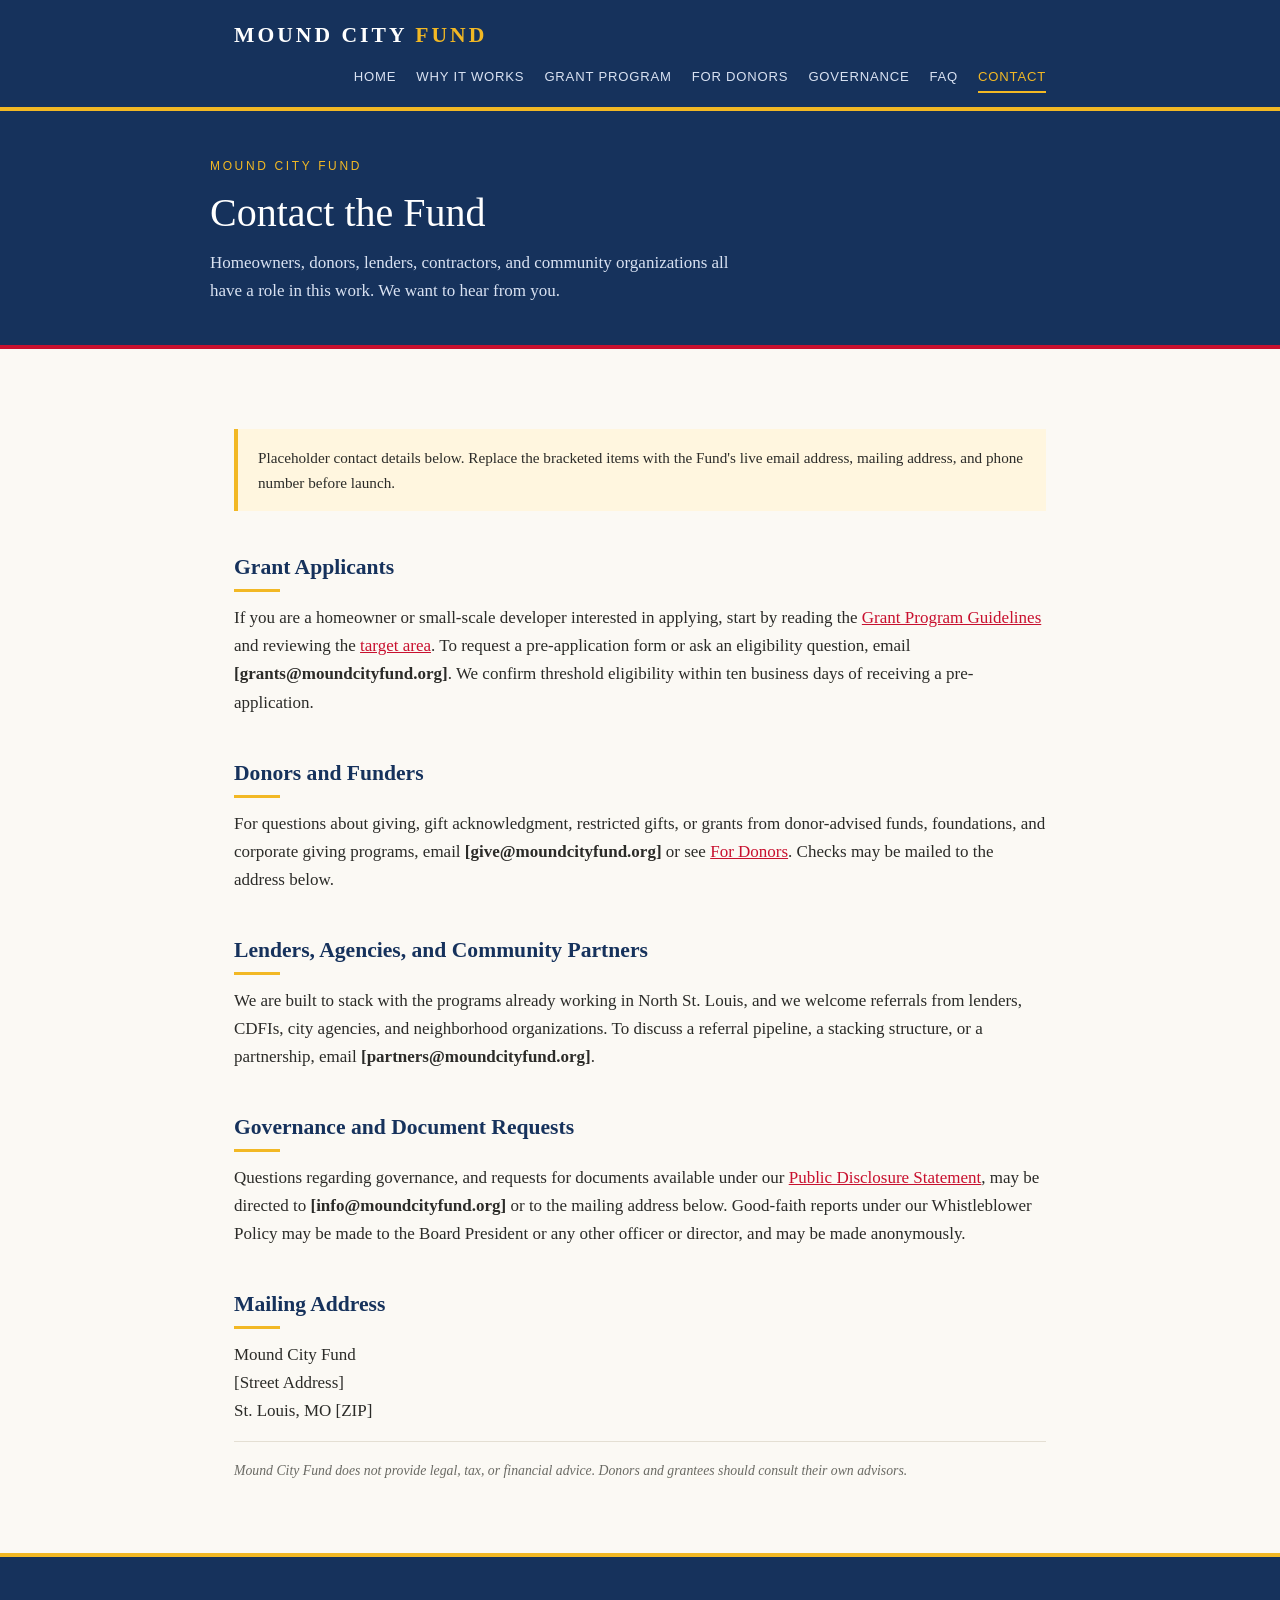
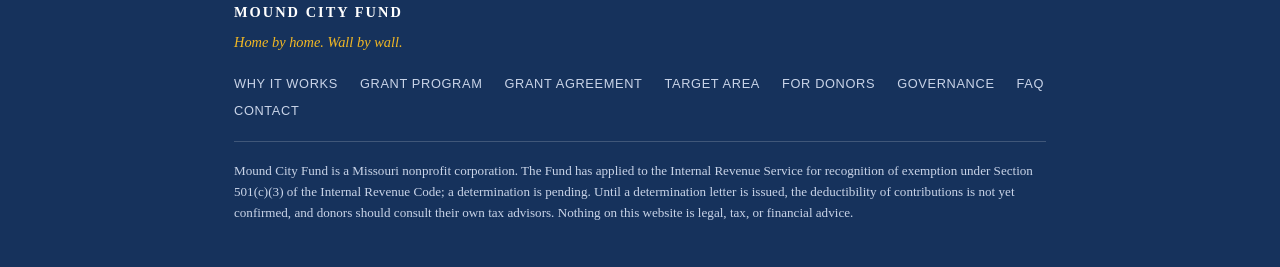
==== contact.html @ 77160efd "Add files via upload" ====
<!DOCTYPE html>
<html lang="en">
<head>
<meta charset="UTF-8">
<meta name="viewport" content="width=device-width, initial-scale=1.0">
<title>Contact | Mound City Fund</title>
<meta name="description" content="Contact Mound City Fund about grants, donations, partnerships, and governance requests.">
<link rel="stylesheet" href="assets/styles.css">
</head>
<body>

<header class="topbar">
  <div class="topbar-inner">
    <a class="wordmark" href="index.html">Mound City <span class="fund">Fund</span></a>
    <nav class="site-nav" aria-label="Site">
      <a href="index.html">Home</a>
      <a href="the-case.html">Why It Works</a>
      <a href="grants.html">Grant Program</a>
      <a href="donors.html">For Donors</a>
      <a href="governance.html">Governance</a>
      <a href="faq.html">FAQ</a>
      <a href="contact.html" aria-current="page">Contact</a>
    </nav>
  </div>
</header>

<div class="pagehead">
  <div class="pagehead-inner">
    <div class="eyebrow">Mound City Fund</div>
    <h1>Contact the Fund</h1>
    <p class="sub">Homeowners, donors, lenders, contractors, and community organizations all have a role in this work. We want to hear from you.</p>
  </div>
</div>

<main class="doc">

  <div class="notice">
    Placeholder contact details below. Replace the bracketed items with the Fund's live email address, mailing address, and phone number before launch.
  </div>

  <h2>Grant Applicants</h2>
  <p>If you are a homeowner or small-scale developer interested in applying, start by reading the <a href="grants.html" style="color:var(--red);">Grant Program Guidelines</a> and reviewing the <a href="target-area.html" style="color:var(--red);">target area</a>. To request a pre-application form or ask an eligibility question, email <strong>[grants@moundcityfund.org]</strong>. We confirm threshold eligibility within ten business days of receiving a pre-application.</p>

  <h2>Donors and Funders</h2>
  <p>For questions about giving, gift acknowledgment, restricted gifts, or grants from donor-advised funds, foundations, and corporate giving programs, email <strong>[give@moundcityfund.org]</strong> or see <a href="donors.html" style="color:var(--red);">For Donors</a>. Checks may be mailed to the address below.</p>

  <h2>Lenders, Agencies, and Community Partners</h2>
  <p>We are built to stack with the programs already working in North St. Louis, and we welcome referrals from lenders, CDFIs, city agencies, and neighborhood organizations. To discuss a referral pipeline, a stacking structure, or a partnership, email <strong>[partners@moundcityfund.org]</strong>.</p>

  <h2>Governance and Document Requests</h2>
  <p>Questions regarding governance, and requests for documents available under our <a href="governance.html" style="color:var(--red);">Public Disclosure Statement</a>, may be directed to <strong>[info@moundcityfund.org]</strong> or to the mailing address below. Good-faith reports under our Whistleblower Policy may be made to the Board President or any other officer or director, and may be made anonymously.</p>

  <h2>Mailing Address</h2>
  <p>Mound City Fund<br>
  [Street Address]<br>
  St. Louis, MO [ZIP]</p>

  <p class="docfoot">Mound City Fund does not provide legal, tax, or financial advice. Donors and grantees should consult their own advisors.</p>

</main>

<footer class="site-foot">
  <div class="foot-inner">
    <div class="foot-word">Mound City Fund</div>
    <div class="foot-motto">Home by home. Wall by wall.</div>
    <div class="foot-links">
      <a href="the-case.html">Why It Works</a>
      <a href="grants.html">Grant Program</a>
      <a href="grant-agreement.html">Grant Agreement</a>
      <a href="target-area.html">Target Area</a>
      <a href="donors.html">For Donors</a>
      <a href="governance.html">Governance</a>
      <a href="faq.html">FAQ</a>
      <a href="contact.html">Contact</a>
    </div>
    <div class="foot-legal">
      Mound City Fund is a Missouri nonprofit corporation. The Fund has applied to the Internal Revenue Service for recognition of exemption under Section 501(c)(3) of the Internal Revenue Code; a determination is pending. Until a determination letter is issued, the deductibility of contributions is not yet confirmed, and donors should consult their own tax advisors. Nothing on this website is legal, tax, or financial advice.
    </div>
  </div>
</footer>

</body>
</html>
---- assets/styles.css ----
/* Mound City Fund — site styles
   Palette drawn from the MCF design set / St. Louis flag:
   navy, river blue, flag red, gold, paper white. House type: Georgia. */

:root {
  --navy: #16325C;
  --blue: #1F4E9C;
  --red: #C8102E;
  --gold: #F2B824;
  --paper: #FBF9F4;
  --ink: #2B2B28;
  --muted: #6A6A64;
  --rule: #E4DFD3;
  --max: 860px;
}

* { box-sizing: border-box; margin: 0; padding: 0; }

html { scroll-behavior: smooth; }
@media (prefers-reduced-motion: reduce) {
  html { scroll-behavior: auto; }
  * { animation: none !important; transition: none !important; }
}

body {
  font-family: Georgia, 'Times New Roman', serif;
  background: var(--paper);
  color: var(--ink);
  line-height: 1.65;
  font-size: 17px;
}

/* ---------- Header / navigation ---------- */

.topbar {
  background: var(--navy);
  color: #fff;
  border-bottom: 4px solid var(--gold);
}

.topbar-inner {
  max-width: var(--max);
  margin: 0 auto;
  padding: 18px 24px 14px;
  display: flex;
  flex-wrap: wrap;
  align-items: baseline;
  gap: 8px 28px;
}

.wordmark {
  font-size: 1.35rem;
  letter-spacing: 0.14em;
  text-transform: uppercase;
  color: #fff;
  text-decoration: none;
  font-weight: bold;
}
.wordmark .fund { color: var(--gold); }

nav.site-nav {
  margin-left: auto;
  display: flex;
  flex-wrap: wrap;
  gap: 4px 20px;
  font-family: 'Helvetica Neue', Arial, sans-serif;
  font-size: 0.82rem;
  letter-spacing: 0.06em;
  text-transform: uppercase;
}

nav.site-nav a {
  color: #D9E2F2;
  text-decoration: none;
  padding: 4px 0;
  border-bottom: 2px solid transparent;
}
nav.site-nav a:hover { color: #fff; border-bottom-color: var(--gold); }
nav.site-nav a[aria-current="page"] { color: var(--gold); border-bottom-color: var(--gold); }
nav.site-nav a:focus-visible,
a:focus-visible, button:focus-visible {
  outline: 3px solid var(--gold);
  outline-offset: 2px;
}

/* ---------- Hero (home) ---------- */

.hero {
  background: var(--navy);
  color: #fff;
  position: relative;
  overflow: hidden;
}

.hero-inner {
  max-width: var(--max);
  margin: 0 auto;
  padding: 84px 24px 110px;
  position: relative;
  z-index: 1;
}

.hero h1 {
  font-size: clamp(2.1rem, 5.5vw, 3.4rem);
  line-height: 1.12;
  font-weight: normal;
  max-width: 15ch;
}

.hero .tagline {
  margin-top: 22px;
  font-size: 1.15rem;
  color: #E8EDF7;
  max-width: 52ch;
}

.hero .motto {
  display: inline-block;
  margin-bottom: 26px;
  font-family: 'Helvetica Neue', Arial, sans-serif;
  font-size: 0.78rem;
  letter-spacing: 0.22em;
  text-transform: uppercase;
  color: var(--gold);
  border: 1px solid rgba(242, 184, 36, 0.5);
  padding: 7px 14px;
}

.hero-cta { margin-top: 36px; display: flex; flex-wrap: wrap; gap: 14px; }

.btn {
  display: inline-block;
  font-family: 'Helvetica Neue', Arial, sans-serif;
  font-size: 0.85rem;
  letter-spacing: 0.08em;
  text-transform: uppercase;
  text-decoration: none;
  padding: 13px 26px;
}
.btn-gold { background: var(--gold); color: var(--navy); }
.btn-gold:hover { background: #FFCB3D; }
.btn-line { border: 1px solid rgba(255,255,255,0.55); color: #fff; }
.btn-line:hover { border-color: var(--gold); color: var(--gold); }
.btn-red { background: var(--red); color: #fff; }
.btn-red:hover { background: #A80D26; }

/* Confluence motif: the St. Louis flag's wavy river bars */
.rivers { position: absolute; left: 0; right: 0; bottom: -2px; width: 100%; height: auto; display: block; }

/* ---------- Page title band (interior pages) ---------- */

.pagehead {
  background: var(--navy);
  color: #fff;
  padding: 46px 24px 40px;
  border-bottom: 4px solid var(--red);
}
.pagehead-inner { max-width: var(--max); margin: 0 auto; }
.pagehead .eyebrow {
  font-family: 'Helvetica Neue', Arial, sans-serif;
  font-size: 0.75rem;
  letter-spacing: 0.22em;
  text-transform: uppercase;
  color: var(--gold);
  margin-bottom: 12px;
}
.pagehead h1 { font-size: clamp(1.7rem, 4vw, 2.5rem); font-weight: normal; line-height: 1.2; }
.pagehead .sub { margin-top: 12px; color: #D9E2F2; max-width: 62ch; }

/* ---------- Main content ---------- */

main { max-width: var(--max); margin: 0 auto; padding: 54px 24px 70px; }

.doc h2 {
  color: var(--navy);
  font-size: 1.35rem;
  font-weight: bold;
  margin: 42px 0 12px;
  line-height: 1.3;
}
.doc h2:first-child { margin-top: 0; }
.doc h2::after {
  content: "";
  display: block;
  width: 46px;
  height: 3px;
  background: var(--gold);
  margin-top: 8px;
}

.doc h3 { color: var(--navy); font-size: 1.08rem; margin: 26px 0 8px; }

.doc p { margin: 0 0 16px; }
.doc p:last-child { margin-bottom: 0; }

.lede { font-size: 1.12rem; color: #3B3B36; }

.docfoot {
  margin-top: 48px;
  padding-top: 18px;
  border-top: 1px solid var(--rule);
  font-size: 0.86rem;
  color: var(--muted);
  font-style: italic;
}

.notice {
  background: #FFF6DF;
  border-left: 4px solid var(--gold);
  padding: 16px 20px;
  margin: 26px 0;
  font-size: 0.95rem;
}

.doc-divider {
  border: 0;
  height: 0;
  border-top: 1px solid var(--rule);
  margin: 58px 0;
  position: relative;
}

/* ---------- Home sections ---------- */

.section { padding: 60px 24px; }
.section-inner { max-width: var(--max); margin: 0 auto; }
.section.alt { background: #F2EEE4; }
.section.navy { background: var(--navy); color: #fff; }
.section.navy h2 { color: #fff; }
.section.navy h2::after { background: var(--red); }
.section.navy p { color: #E3E9F4; }

.section h2 {
  color: var(--navy);
  font-size: 1.6rem;
  font-weight: normal;
  margin-bottom: 18px;
}
.section h2::after {
  content: "";
  display: block;
  width: 46px;
  height: 3px;
  background: var(--gold);
  margin-top: 10px;
}

.stat-row { display: flex; flex-wrap: wrap; gap: 34px; margin-top: 30px; }
.stat { flex: 1 1 180px; border-top: 3px solid var(--red); padding-top: 12px; }
.stat .num { font-size: 2rem; color: var(--navy); line-height: 1.1; }
.section.navy .stat .num { color: var(--gold); }
.stat .label { font-family: 'Helvetica Neue', Arial, sans-serif; font-size: 0.82rem; letter-spacing: 0.04em; color: var(--muted); margin-top: 6px; }
.section.navy .stat .label { color: #C9D4E8; }

.threecol { display: grid; grid-template-columns: repeat(auto-fit, minmax(220px, 1fr)); gap: 30px; margin-top: 26px; }
.threecol h3 { color: var(--navy); font-size: 1.05rem; margin-bottom: 8px; }
.section.navy .threecol h3 { color: var(--gold); }
.threecol p { font-size: 0.97rem; }

.doc-index { display: grid; grid-template-columns: repeat(auto-fit, minmax(250px, 1fr)); gap: 18px; margin-top: 26px; }
.doc-card {
  display: block;
  background: #fff;
  border: 1px solid var(--rule);
  border-top: 4px solid var(--navy);
  padding: 20px 22px;
  text-decoration: none;
  color: var(--ink);
}
.doc-card:hover { border-top-color: var(--red); }
.doc-card .kind {
  font-family: 'Helvetica Neue', Arial, sans-serif;
  font-size: 0.72rem;
  letter-spacing: 0.16em;
  text-transform: uppercase;
  color: var(--red);
}
.doc-card .name { display: block; color: var(--navy); font-size: 1.05rem; margin: 6px 0 8px; }
.doc-card .desc { font-size: 0.92rem; color: #4C4C46; }

/* ---------- FAQ ---------- */

.faq-item { border-bottom: 1px solid var(--rule); padding: 6px 0; }
.faq-item summary {
  cursor: pointer;
  list-style: none;
  padding: 16px 34px 16px 0;
  color: var(--navy);
  font-size: 1.1rem;
  position: relative;
}
.faq-item summary::-webkit-details-marker { display: none; }
.faq-item summary::after {
  content: "+";
  position: absolute;
  right: 4px;
  top: 50%;
  transform: translateY(-50%);
  color: var(--red);
  font-size: 1.4rem;
  font-family: Georgia, serif;
}
.faq-item[open] summary::after { content: "\2212"; }
.faq-item .answer { padding: 0 0 20px; }

/* ---------- Footer ---------- */

footer.site-foot {
  background: var(--navy);
  color: #C9D4E8;
  border-top: 4px solid var(--gold);
  font-size: 0.9rem;
}
.foot-inner { max-width: var(--max); margin: 0 auto; padding: 44px 24px; }
.foot-inner .foot-word {
  color: #fff;
  letter-spacing: 0.14em;
  text-transform: uppercase;
  font-weight: bold;
  margin-bottom: 6px;
}
.foot-inner .foot-motto { color: var(--gold); font-style: italic; margin-bottom: 18px; }
.foot-links { display: flex; flex-wrap: wrap; gap: 6px 22px; margin-bottom: 20px; font-family: 'Helvetica Neue', Arial, sans-serif; font-size: 0.8rem; letter-spacing: 0.05em; text-transform: uppercase; }
.foot-links a { color: #C9D4E8; text-decoration: none; }
.foot-links a:hover { color: var(--gold); }
.foot-legal { border-top: 1px solid rgba(255,255,255,0.18); padding-top: 18px; font-size: 0.82rem; line-height: 1.6; }

@media (max-width: 640px) {
  .topbar-inner { padding: 14px 18px 12px; }
  nav.site-nav { margin-left: 0; width: 100%; }
  .hero-inner { padding: 56px 18px 90px; }
  main, .section { padding-left: 18px; padding-right: 18px; }
}
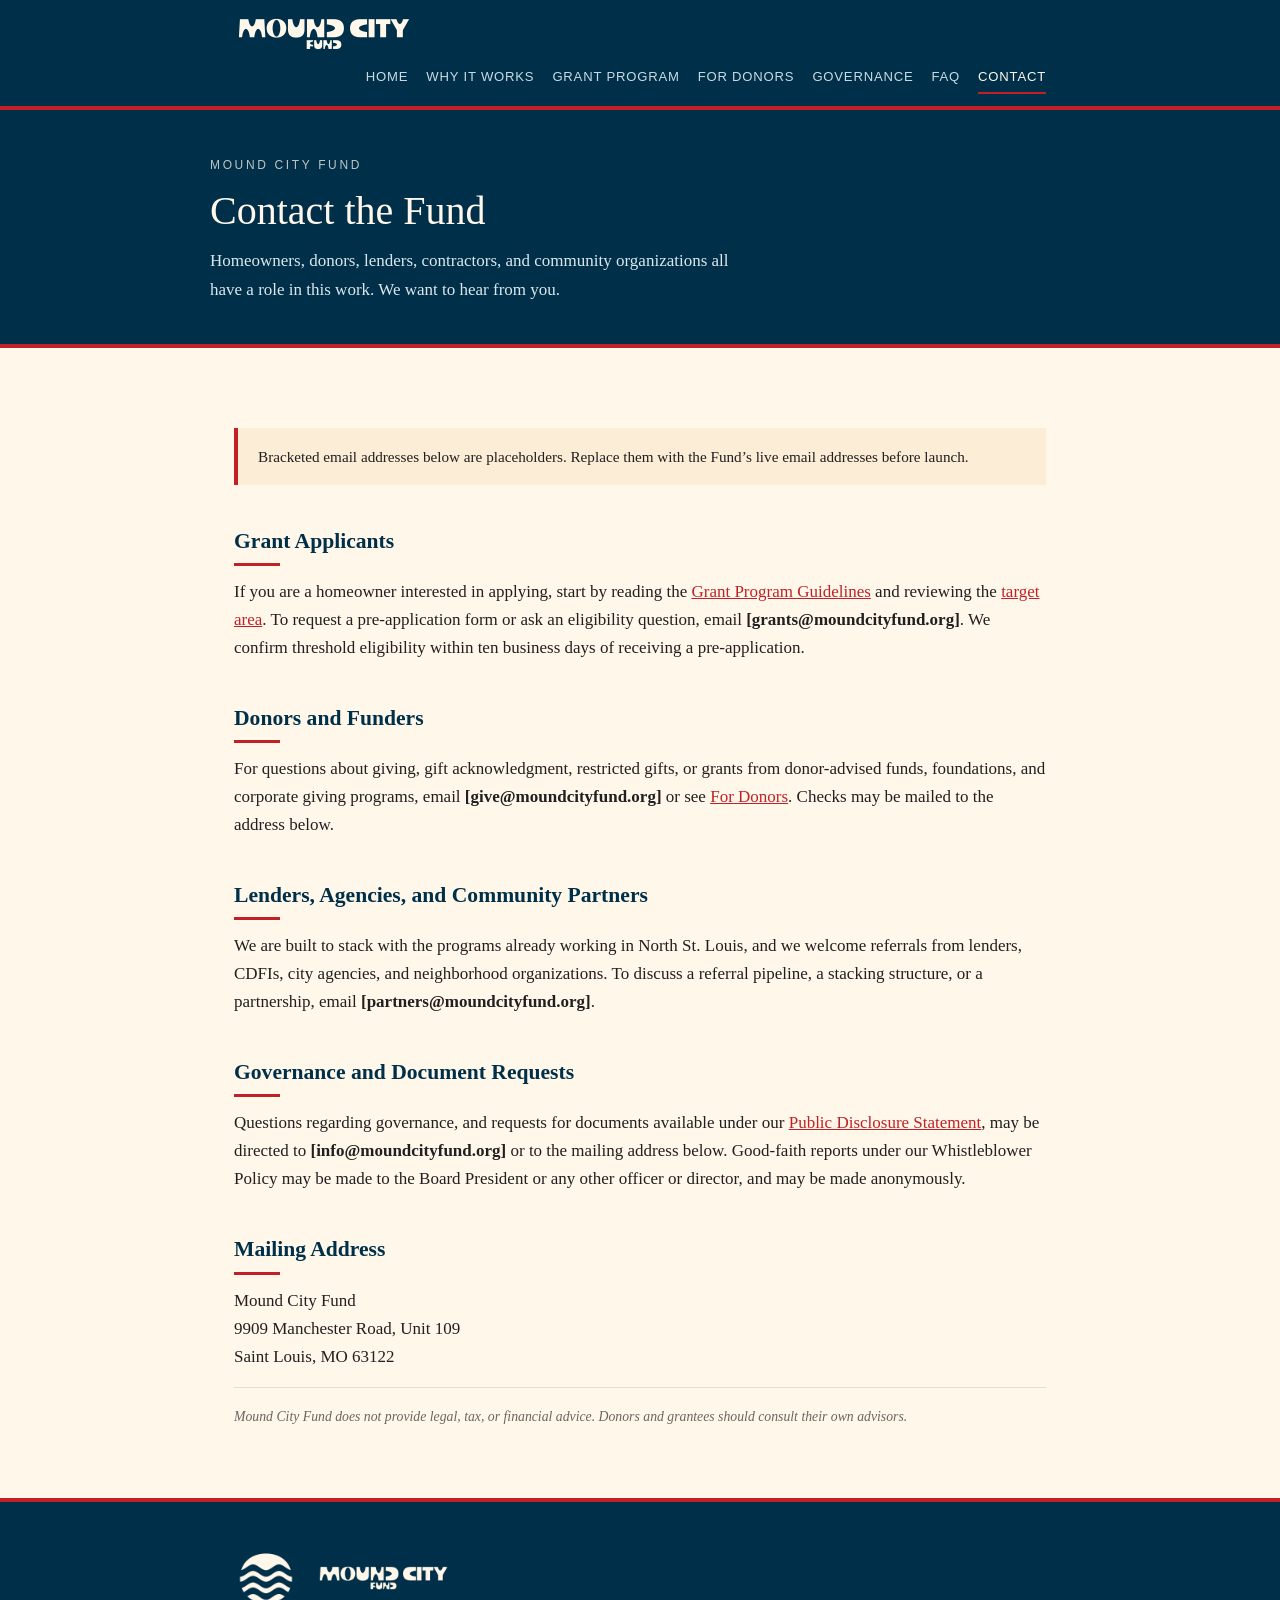
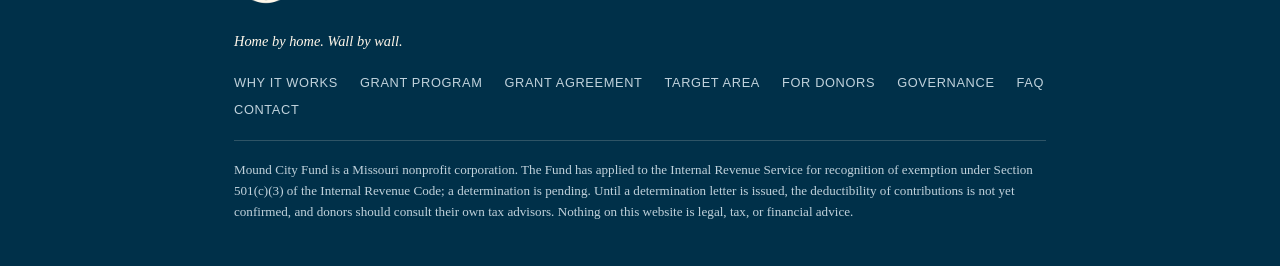
==== commit 83164cbb: "Add files via upload" ====
--- a/contact.html
+++ b/contact.html
@@ -6,12 +6,13 @@
 <title>Contact | Mound City Fund</title>
 <meta name="description" content="Contact Mound City Fund about grants, donations, partnerships, and governance requests.">
 <link rel="stylesheet" href="assets/styles.css">
+<link rel="icon" type="image/png" href="assets/favicon.png">
 </head>
 <body>
 
 <header class="topbar">
   <div class="topbar-inner">
-    <a class="wordmark" href="index.html">Mound City <span class="fund">Fund</span></a>
+    <a class="wordmark" href="index.html"><img src="assets/mcf-wordmark-navy.png" alt="Mound City Fund"></a>
     <nav class="site-nav" aria-label="Site">
       <a href="index.html">Home</a>
       <a href="the-case.html">Why It Works</a>
@@ -35,11 +36,11 @@
 <main class="doc">
 
   <div class="notice">
-    Placeholder contact details below. Replace the bracketed items with the Fund's live email address, mailing address, and phone number before launch.
+    Bracketed email addresses below are placeholders. Replace them with the Fund&rsquo;s live email addresses before launch.
   </div>
 
   <h2>Grant Applicants</h2>
-  <p>If you are a homeowner or small-scale developer interested in applying, start by reading the <a href="grants.html" style="color:var(--red);">Grant Program Guidelines</a> and reviewing the <a href="target-area.html" style="color:var(--red);">target area</a>. To request a pre-application form or ask an eligibility question, email <strong>[grants@moundcityfund.org]</strong>. We confirm threshold eligibility within ten business days of receiving a pre-application.</p>
+  <p>If you are a homeowner interested in applying, start by reading the <a href="grants.html" style="color:var(--red);">Grant Program Guidelines</a> and reviewing the <a href="target-area.html" style="color:var(--red);">target area</a>. To request a pre-application form or ask an eligibility question, email <strong>[grants@moundcityfund.org]</strong>. We confirm threshold eligibility within ten business days of receiving a pre-application.</p>
 
   <h2>Donors and Funders</h2>
   <p>For questions about giving, gift acknowledgment, restricted gifts, or grants from donor-advised funds, foundations, and corporate giving programs, email <strong>[give@moundcityfund.org]</strong> or see <a href="donors.html" style="color:var(--red);">For Donors</a>. Checks may be mailed to the address below.</p>
@@ -52,8 +53,8 @@
 
   <h2>Mailing Address</h2>
   <p>Mound City Fund<br>
-  [Street Address]<br>
-  St. Louis, MO [ZIP]</p>
+  9909 Manchester Road, Unit 109<br>
+  Saint Louis, MO 63122</p>
 
   <p class="docfoot">Mound City Fund does not provide legal, tax, or financial advice. Donors and grantees should consult their own advisors.</p>
 
@@ -61,7 +62,10 @@
 
 <footer class="site-foot">
   <div class="foot-inner">
-    <div class="foot-word">Mound City Fund</div>
+    <div class="foot-brand">
+      <img class="badge" src="assets/mcf-badge-navy.png" alt="">
+      <img class="word" src="assets/mcf-wordmark-navy.png" alt="Mound City Fund">
+    </div>
     <div class="foot-motto">Home by home. Wall by wall.</div>
     <div class="foot-links">
       <a href="the-case.html">Why It Works</a>
--- a/assets/styles.css
+++ b/assets/styles.css
@@ -1,16 +1,17 @@
 /* Mound City Fund — site styles
-   Palette drawn from the MCF design set / St. Louis flag:
-   navy, river blue, flag red, gold, paper white. House type: Georgia. */
+   Palette sampled from the MCF design set:
+   navy #003049, red #C12126, cream #FFF7EA, ink #231F20. House type: Georgia. */
 
 :root {
-  --navy: #16325C;
-  --blue: #1F4E9C;
-  --red: #C8102E;
-  --gold: #F2B824;
-  --paper: #FBF9F4;
-  --ink: #2B2B28;
-  --muted: #6A6A64;
-  --rule: #E4DFD3;
+  --navy: #003049;
+  --red: #C12126;
+  --red-dark: #9E181C;
+  --cream: #FFF7EA;
+  --paper: #FFF7EA;
+  --card: #FFFFFF;
+  --ink: #231F20;
+  --muted: #6A6560;
+  --rule: #E7DCC8;
   --max: 860px;
 }
 
@@ -35,34 +36,27 @@
 .topbar {
   background: var(--navy);
   color: #fff;
-  border-bottom: 4px solid var(--gold);
+  border-bottom: 4px solid var(--red);
 }
 
 .topbar-inner {
   max-width: var(--max);
   margin: 0 auto;
-  padding: 18px 24px 14px;
+  padding: 14px 24px 12px;
   display: flex;
   flex-wrap: wrap;
-  align-items: baseline;
+  align-items: center;
   gap: 8px 28px;
 }
 
-.wordmark {
-  font-size: 1.35rem;
-  letter-spacing: 0.14em;
-  text-transform: uppercase;
-  color: #fff;
-  text-decoration: none;
-  font-weight: bold;
-}
-.wordmark .fund { color: var(--gold); }
+.wordmark { display: inline-flex; align-items: center; text-decoration: none; }
+.wordmark img { height: 40px; width: auto; display: block; }
 
 nav.site-nav {
   margin-left: auto;
   display: flex;
   flex-wrap: wrap;
-  gap: 4px 20px;
+  gap: 4px 18px;
   font-family: 'Helvetica Neue', Arial, sans-serif;
   font-size: 0.82rem;
   letter-spacing: 0.06em;
@@ -70,24 +64,27 @@
 }
 
 nav.site-nav a {
-  color: #D9E2F2;
+  color: #C9DAE3;
   text-decoration: none;
   padding: 4px 0;
   border-bottom: 2px solid transparent;
 }
-nav.site-nav a:hover { color: #fff; border-bottom-color: var(--gold); }
-nav.site-nav a[aria-current="page"] { color: var(--gold); border-bottom-color: var(--gold); }
-nav.site-nav a:focus-visible,
-a:focus-visible, button:focus-visible {
-  outline: 3px solid var(--gold);
+nav.site-nav a:hover { color: var(--cream); border-bottom-color: var(--red); }
+nav.site-nav a[aria-current="page"] { color: var(--cream); border-bottom-color: var(--red); }
+
+a:focus-visible, button:focus-visible, summary:focus-visible {
+  outline: 3px solid var(--red);
   outline-offset: 2px;
+}
+.topbar a:focus-visible, .hero a:focus-visible, footer.site-foot a:focus-visible, .section.navy a:focus-visible {
+  outline-color: var(--cream);
 }
 
 /* ---------- Hero (home) ---------- */
 
 .hero {
   background: var(--navy);
-  color: #fff;
+  color: var(--cream);
   position: relative;
   overflow: hidden;
 }
@@ -95,7 +92,7 @@
 .hero-inner {
   max-width: var(--max);
   margin: 0 auto;
-  padding: 84px 24px 110px;
+  padding: 84px 24px 120px;
   position: relative;
   z-index: 1;
 }
@@ -105,12 +102,13 @@
   line-height: 1.12;
   font-weight: normal;
   max-width: 15ch;
+  color: var(--cream);
 }
 
 .hero .tagline {
   margin-top: 22px;
   font-size: 1.15rem;
-  color: #E8EDF7;
+  color: #E3ECF1;
   max-width: 52ch;
 }
 
@@ -121,8 +119,8 @@
   font-size: 0.78rem;
   letter-spacing: 0.22em;
   text-transform: uppercase;
-  color: var(--gold);
-  border: 1px solid rgba(242, 184, 36, 0.5);
+  color: var(--cream);
+  border: 1px solid rgba(255, 247, 234, 0.45);
   padding: 7px 14px;
 }
 
@@ -137,21 +135,21 @@
   text-decoration: none;
   padding: 13px 26px;
 }
-.btn-gold { background: var(--gold); color: var(--navy); }
-.btn-gold:hover { background: #FFCB3D; }
-.btn-line { border: 1px solid rgba(255,255,255,0.55); color: #fff; }
-.btn-line:hover { border-color: var(--gold); color: var(--gold); }
-.btn-red { background: var(--red); color: #fff; }
-.btn-red:hover { background: #A80D26; }
-
-/* Confluence motif: the St. Louis flag's wavy river bars */
+.btn-red { background: var(--red); color: var(--cream); }
+.btn-red:hover { background: var(--red-dark); }
+.btn-line { border: 1px solid rgba(255,247,234,0.55); color: var(--cream); }
+.btn-line:hover { border-color: var(--red); color: #fff; }
+.btn-navy { background: var(--navy); color: var(--cream); }
+.btn-navy:hover { background: #00415F; }
+
+/* Confluence motif: the wavy river bars from the MCF badge */
 .rivers { position: absolute; left: 0; right: 0; bottom: -2px; width: 100%; height: auto; display: block; }
 
 /* ---------- Page title band (interior pages) ---------- */
 
 .pagehead {
   background: var(--navy);
-  color: #fff;
+  color: var(--cream);
   padding: 46px 24px 40px;
   border-bottom: 4px solid var(--red);
 }
@@ -161,11 +159,12 @@
   font-size: 0.75rem;
   letter-spacing: 0.22em;
   text-transform: uppercase;
-  color: var(--gold);
+  color: #E3937F00; /* fallback overridden below */
+  color: rgba(255,247,234,0.75);
   margin-bottom: 12px;
 }
-.pagehead h1 { font-size: clamp(1.7rem, 4vw, 2.5rem); font-weight: normal; line-height: 1.2; }
-.pagehead .sub { margin-top: 12px; color: #D9E2F2; max-width: 62ch; }
+.pagehead h1 { font-size: clamp(1.7rem, 4vw, 2.5rem); font-weight: normal; line-height: 1.2; color: var(--cream); }
+.pagehead .sub { margin-top: 12px; color: #DCE7ED; max-width: 62ch; }
 
 /* ---------- Main content ---------- */
 
@@ -184,7 +183,7 @@
   display: block;
   width: 46px;
   height: 3px;
-  background: var(--gold);
+  background: var(--red);
   margin-top: 8px;
 }
 
@@ -193,7 +192,7 @@
 .doc p { margin: 0 0 16px; }
 .doc p:last-child { margin-bottom: 0; }
 
-.lede { font-size: 1.12rem; color: #3B3B36; }
+.lede { font-size: 1.12rem; color: #3D3835; }
 
 .docfoot {
   margin-top: 48px;
@@ -205,8 +204,8 @@
 }
 
 .notice {
-  background: #FFF6DF;
-  border-left: 4px solid var(--gold);
+  background: #FBEDD6;
+  border-left: 4px solid var(--red);
   padding: 16px 20px;
   margin: 26px 0;
   font-size: 0.95rem;
@@ -217,18 +216,17 @@
   height: 0;
   border-top: 1px solid var(--rule);
   margin: 58px 0;
-  position: relative;
 }
 
 /* ---------- Home sections ---------- */
 
 .section { padding: 60px 24px; }
 .section-inner { max-width: var(--max); margin: 0 auto; }
-.section.alt { background: #F2EEE4; }
-.section.navy { background: var(--navy); color: #fff; }
-.section.navy h2 { color: #fff; }
+.section.alt { background: #F4E8D2; }
+.section.navy { background: var(--navy); color: var(--cream); }
+.section.navy h2 { color: var(--cream); }
 .section.navy h2::after { background: var(--red); }
-.section.navy p { color: #E3E9F4; }
+.section.navy p { color: #DFE9EF; }
 
 .section h2 {
   color: var(--navy);
@@ -241,26 +239,26 @@
   display: block;
   width: 46px;
   height: 3px;
-  background: var(--gold);
+  background: var(--red);
   margin-top: 10px;
 }
 
 .stat-row { display: flex; flex-wrap: wrap; gap: 34px; margin-top: 30px; }
 .stat { flex: 1 1 180px; border-top: 3px solid var(--red); padding-top: 12px; }
 .stat .num { font-size: 2rem; color: var(--navy); line-height: 1.1; }
-.section.navy .stat .num { color: var(--gold); }
+.section.navy .stat .num { color: var(--cream); }
 .stat .label { font-family: 'Helvetica Neue', Arial, sans-serif; font-size: 0.82rem; letter-spacing: 0.04em; color: var(--muted); margin-top: 6px; }
-.section.navy .stat .label { color: #C9D4E8; }
+.section.navy .stat .label { color: #C0D2DC; }
 
 .threecol { display: grid; grid-template-columns: repeat(auto-fit, minmax(220px, 1fr)); gap: 30px; margin-top: 26px; }
 .threecol h3 { color: var(--navy); font-size: 1.05rem; margin-bottom: 8px; }
-.section.navy .threecol h3 { color: var(--gold); }
+.section.navy .threecol h3 { color: var(--cream); border-bottom: 2px solid var(--red); display: inline-block; padding-bottom: 4px; }
 .threecol p { font-size: 0.97rem; }
 
 .doc-index { display: grid; grid-template-columns: repeat(auto-fit, minmax(250px, 1fr)); gap: 18px; margin-top: 26px; }
 .doc-card {
   display: block;
-  background: #fff;
+  background: var(--card);
   border: 1px solid var(--rule);
   border-top: 4px solid var(--navy);
   padding: 20px 22px;
@@ -276,7 +274,7 @@
   color: var(--red);
 }
 .doc-card .name { display: block; color: var(--navy); font-size: 1.05rem; margin: 6px 0 8px; }
-.doc-card .desc { font-size: 0.92rem; color: #4C4C46; }
+.doc-card .desc { font-size: 0.92rem; color: #4C4742; }
 
 /* ---------- FAQ ---------- */
 
@@ -307,27 +305,24 @@
 
 footer.site-foot {
   background: var(--navy);
-  color: #C9D4E8;
-  border-top: 4px solid var(--gold);
+  color: #C0D2DC;
+  border-top: 4px solid var(--red);
   font-size: 0.9rem;
 }
 .foot-inner { max-width: var(--max); margin: 0 auto; padding: 44px 24px; }
-.foot-inner .foot-word {
-  color: #fff;
-  letter-spacing: 0.14em;
-  text-transform: uppercase;
-  font-weight: bold;
-  margin-bottom: 6px;
-}
-.foot-inner .foot-motto { color: var(--gold); font-style: italic; margin-bottom: 18px; }
+.foot-brand { display: flex; align-items: center; gap: 18px; margin-bottom: 20px; }
+.foot-brand img.badge { width: 64px; height: 64px; display: block; }
+.foot-brand img.word { height: 30px; width: auto; display: block; }
+.foot-inner .foot-motto { color: var(--cream); font-style: italic; margin: 0 0 18px; }
 .foot-links { display: flex; flex-wrap: wrap; gap: 6px 22px; margin-bottom: 20px; font-family: 'Helvetica Neue', Arial, sans-serif; font-size: 0.8rem; letter-spacing: 0.05em; text-transform: uppercase; }
-.foot-links a { color: #C9D4E8; text-decoration: none; }
-.foot-links a:hover { color: var(--gold); }
-.foot-legal { border-top: 1px solid rgba(255,255,255,0.18); padding-top: 18px; font-size: 0.82rem; line-height: 1.6; }
+.foot-links a { color: #C0D2DC; text-decoration: none; }
+.foot-links a:hover { color: var(--cream); }
+.foot-legal { border-top: 1px solid rgba(255,247,234,0.18); padding-top: 18px; font-size: 0.82rem; line-height: 1.6; }
 
 @media (max-width: 640px) {
-  .topbar-inner { padding: 14px 18px 12px; }
+  .topbar-inner { padding: 12px 18px 10px; }
+  .wordmark img { height: 32px; }
   nav.site-nav { margin-left: 0; width: 100%; }
-  .hero-inner { padding: 56px 18px 90px; }
+  .hero-inner { padding: 56px 18px 96px; }
   main, .section { padding-left: 18px; padding-right: 18px; }
 }
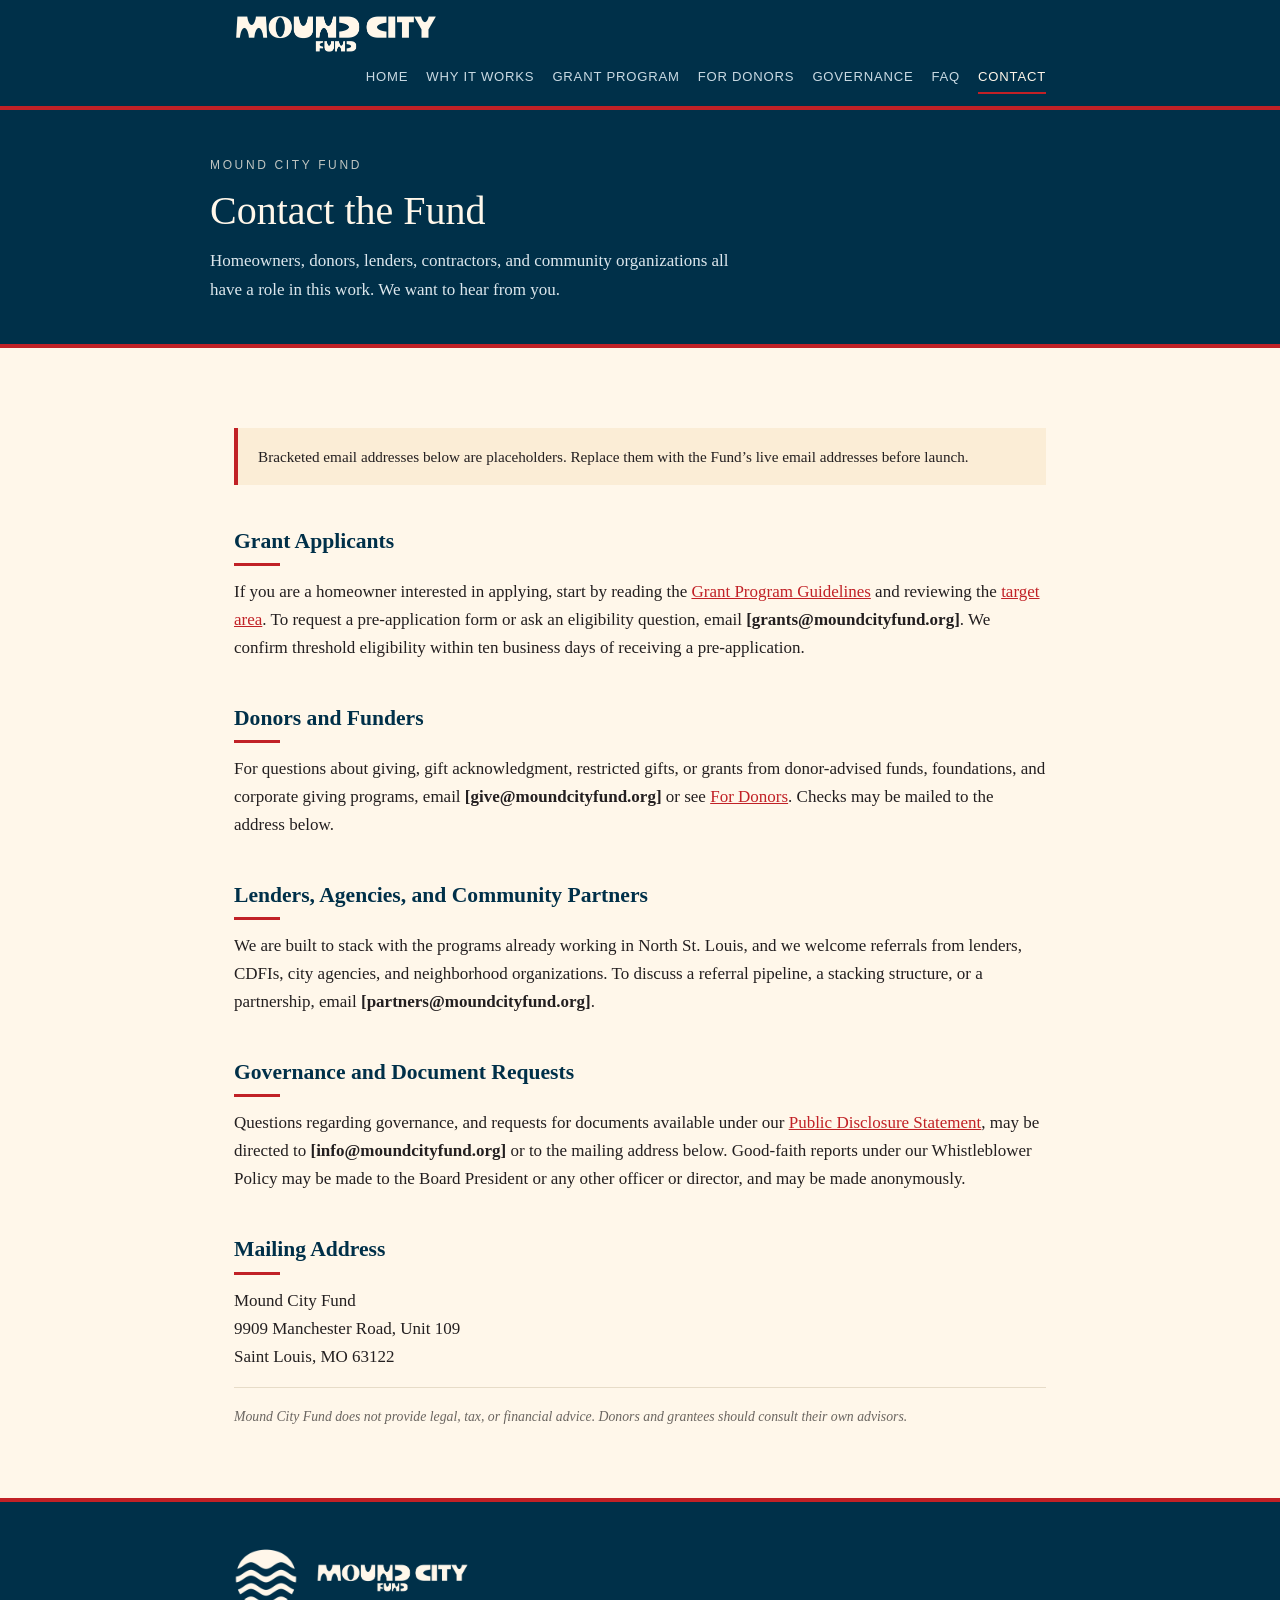
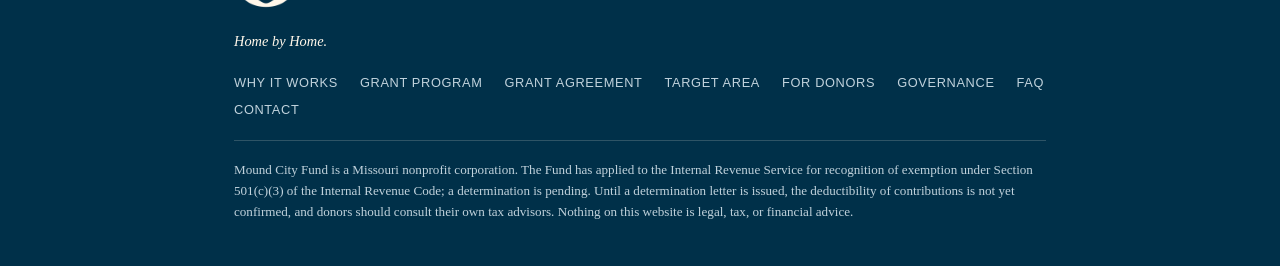
==== commit 77059049: "Add files via upload" ====
--- a/contact.html
+++ b/contact.html
@@ -12,7 +12,7 @@
 
 <header class="topbar">
   <div class="topbar-inner">
-    <a class="wordmark" href="index.html"><img src="assets/mcf-wordmark-navy.png" alt="Mound City Fund"></a>
+    <a class="wordmark" href="index.html"><img src="assets/mcf-wordmark-cream.png" alt="Mound City Fund"></a>
     <nav class="site-nav" aria-label="Site">
       <a href="index.html">Home</a>
       <a href="the-case.html">Why It Works</a>
@@ -63,10 +63,10 @@
 <footer class="site-foot">
   <div class="foot-inner">
     <div class="foot-brand">
-      <img class="badge" src="assets/mcf-badge-navy.png" alt="">
-      <img class="word" src="assets/mcf-wordmark-navy.png" alt="Mound City Fund">
+      <img class="badge" src="assets/mcf-badge-cream.png" alt="">
+      <img class="word" src="assets/mcf-wordmark-cream.png" alt="Mound City Fund">
     </div>
-    <div class="foot-motto">Home by home. Wall by wall.</div>
+    <div class="foot-motto">Home by Home.</div>
     <div class="foot-links">
       <a href="the-case.html">Why It Works</a>
       <a href="grants.html">Grant Program</a>
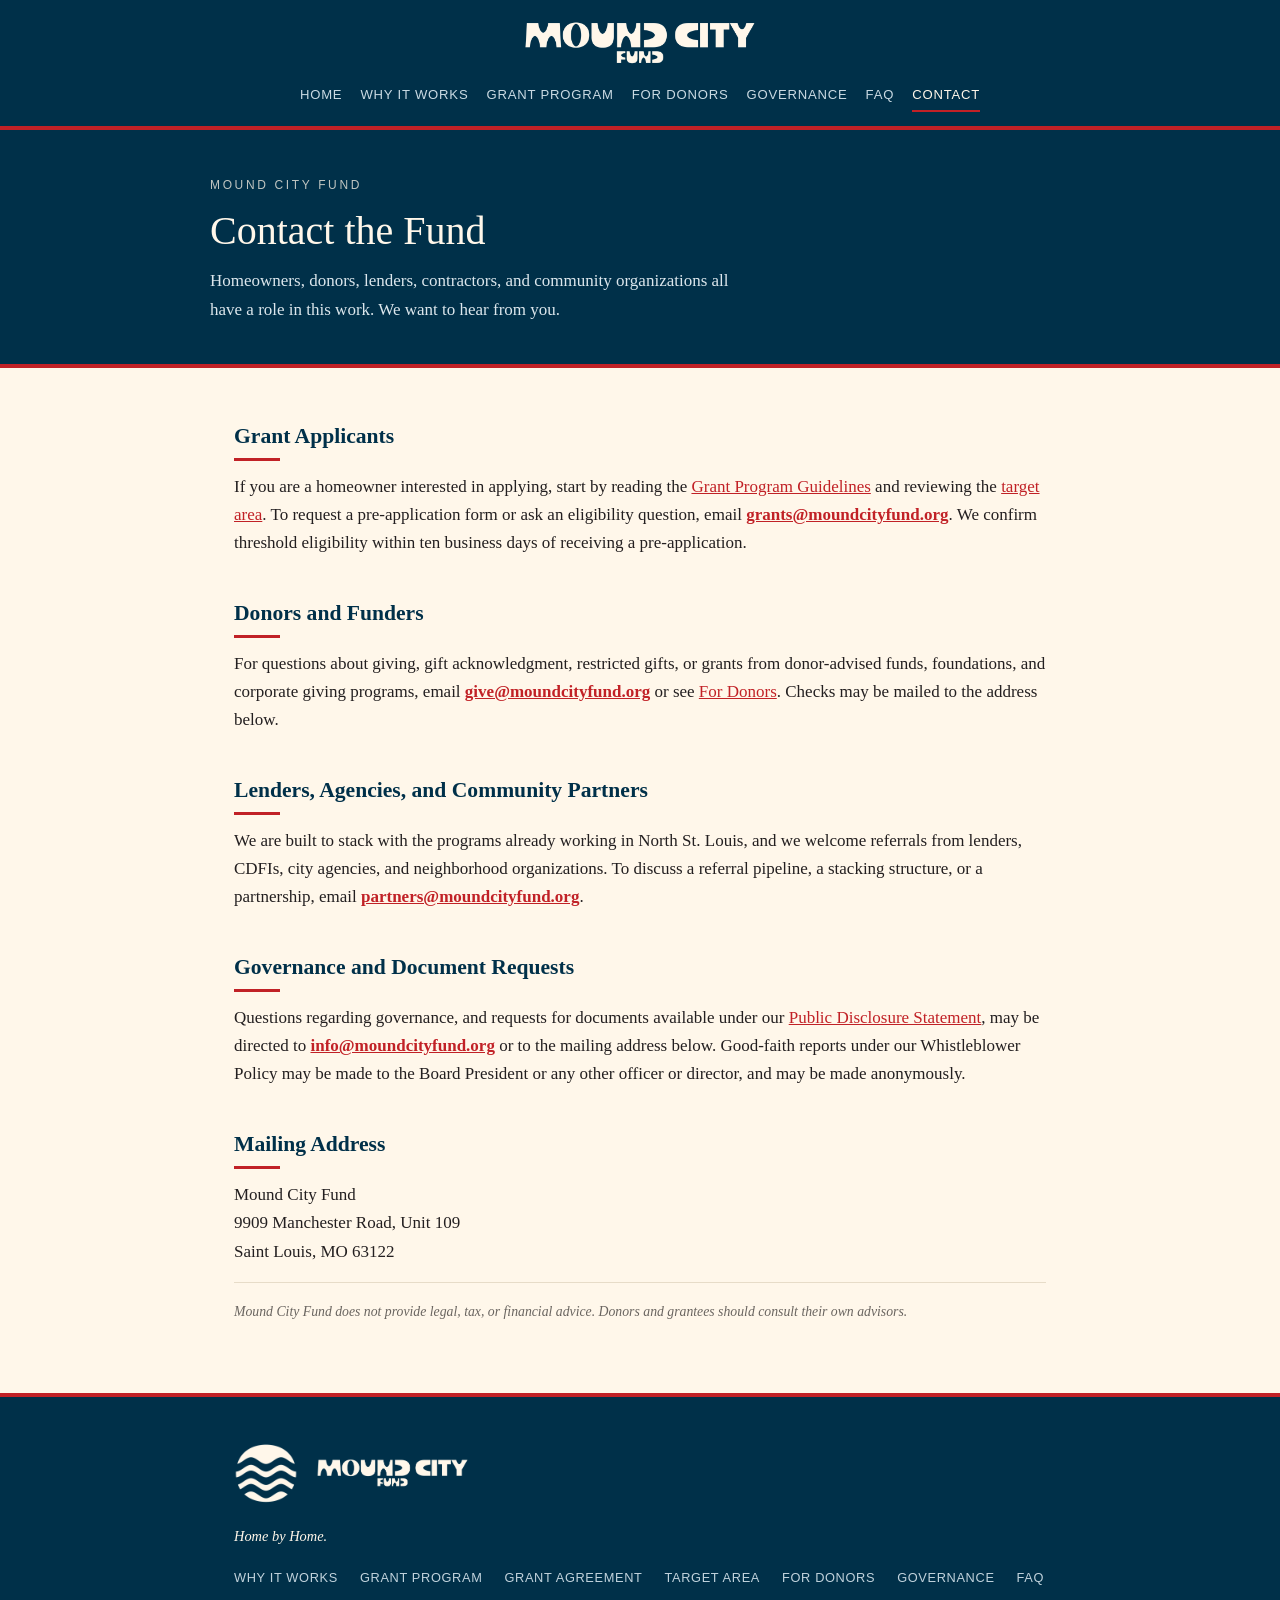
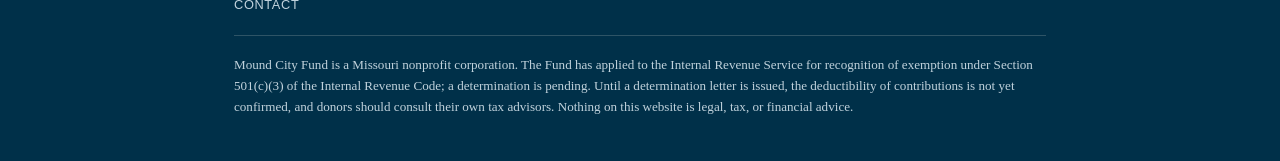
==== commit d7b58c17: "Add files via upload" ====
--- a/contact.html
+++ b/contact.html
@@ -34,22 +34,17 @@
 </div>
 
 <main class="doc">
-
-  <div class="notice">
-    Bracketed email addresses below are placeholders. Replace them with the Fund&rsquo;s live email addresses before launch.
-  </div>
-
   <h2>Grant Applicants</h2>
-  <p>If you are a homeowner interested in applying, start by reading the <a href="grants.html" style="color:var(--red);">Grant Program Guidelines</a> and reviewing the <a href="target-area.html" style="color:var(--red);">target area</a>. To request a pre-application form or ask an eligibility question, email <strong>[grants@moundcityfund.org]</strong>. We confirm threshold eligibility within ten business days of receiving a pre-application.</p>
+  <p>If you are a homeowner interested in applying, start by reading the <a href="grants.html" style="color:var(--red);">Grant Program Guidelines</a> and reviewing the <a href="target-area.html" style="color:var(--red);">target area</a>. To request a pre-application form or ask an eligibility question, email <strong><a href="mailto:grants@moundcityfund.org" style="color:var(--red);">grants@moundcityfund.org</a></strong>. We confirm threshold eligibility within ten business days of receiving a pre-application.</p>
 
   <h2>Donors and Funders</h2>
-  <p>For questions about giving, gift acknowledgment, restricted gifts, or grants from donor-advised funds, foundations, and corporate giving programs, email <strong>[give@moundcityfund.org]</strong> or see <a href="donors.html" style="color:var(--red);">For Donors</a>. Checks may be mailed to the address below.</p>
+  <p>For questions about giving, gift acknowledgment, restricted gifts, or grants from donor-advised funds, foundations, and corporate giving programs, email <strong><a href="mailto:give@moundcityfund.org" style="color:var(--red);">give@moundcityfund.org</a></strong> or see <a href="donors.html" style="color:var(--red);">For Donors</a>. Checks may be mailed to the address below.</p>
 
   <h2>Lenders, Agencies, and Community Partners</h2>
-  <p>We are built to stack with the programs already working in North St. Louis, and we welcome referrals from lenders, CDFIs, city agencies, and neighborhood organizations. To discuss a referral pipeline, a stacking structure, or a partnership, email <strong>[partners@moundcityfund.org]</strong>.</p>
+  <p>We are built to stack with the programs already working in North St. Louis, and we welcome referrals from lenders, CDFIs, city agencies, and neighborhood organizations. To discuss a referral pipeline, a stacking structure, or a partnership, email <strong><a href="mailto:partners@moundcityfund.org" style="color:var(--red);">partners@moundcityfund.org</a></strong>.</p>
 
   <h2>Governance and Document Requests</h2>
-  <p>Questions regarding governance, and requests for documents available under our <a href="governance.html" style="color:var(--red);">Public Disclosure Statement</a>, may be directed to <strong>[info@moundcityfund.org]</strong> or to the mailing address below. Good-faith reports under our Whistleblower Policy may be made to the Board President or any other officer or director, and may be made anonymously.</p>
+  <p>Questions regarding governance, and requests for documents available under our <a href="governance.html" style="color:var(--red);">Public Disclosure Statement</a>, may be directed to <strong><a href="mailto:info@moundcityfund.org" style="color:var(--red);">info@moundcityfund.org</a></strong> or to the mailing address below. Good-faith reports under our Whistleblower Policy may be made to the Board President or any other officer or director, and may be made anonymously.</p>
 
   <h2>Mailing Address</h2>
   <p>Mound City Fund<br>
--- a/assets/styles.css
+++ b/assets/styles.css
@@ -42,20 +42,20 @@
 .topbar-inner {
   max-width: var(--max);
   margin: 0 auto;
-  padding: 14px 24px 12px;
+  padding: 20px 24px 14px;
+  display: flex;
+  flex-direction: column;
+  align-items: center;
+  gap: 14px;
+}
+
+.wordmark { display: inline-flex; align-items: center; text-decoration: none; }
+.wordmark img { height: 46px; width: auto; display: block; }
+
+nav.site-nav {
   display: flex;
   flex-wrap: wrap;
-  align-items: center;
-  gap: 8px 28px;
-}
-
-.wordmark { display: inline-flex; align-items: center; text-decoration: none; }
-.wordmark img { height: 40px; width: auto; display: block; }
-
-nav.site-nav {
-  margin-left: auto;
-  display: flex;
-  flex-wrap: wrap;
+  justify-content: center;
   gap: 4px 18px;
   font-family: 'Helvetica Neue', Arial, sans-serif;
   font-size: 0.82rem;
@@ -320,9 +320,8 @@
 .foot-legal { border-top: 1px solid rgba(255,247,234,0.18); padding-top: 18px; font-size: 0.82rem; line-height: 1.6; }
 
 @media (max-width: 640px) {
-  .topbar-inner { padding: 12px 18px 10px; }
-  .wordmark img { height: 32px; }
-  nav.site-nav { margin-left: 0; width: 100%; }
+  .topbar-inner { padding: 16px 18px 12px; }
+  .wordmark img { height: 38px; }
   .hero-inner { padding: 56px 18px 96px; }
   main, .section { padding-left: 18px; padding-right: 18px; }
 }
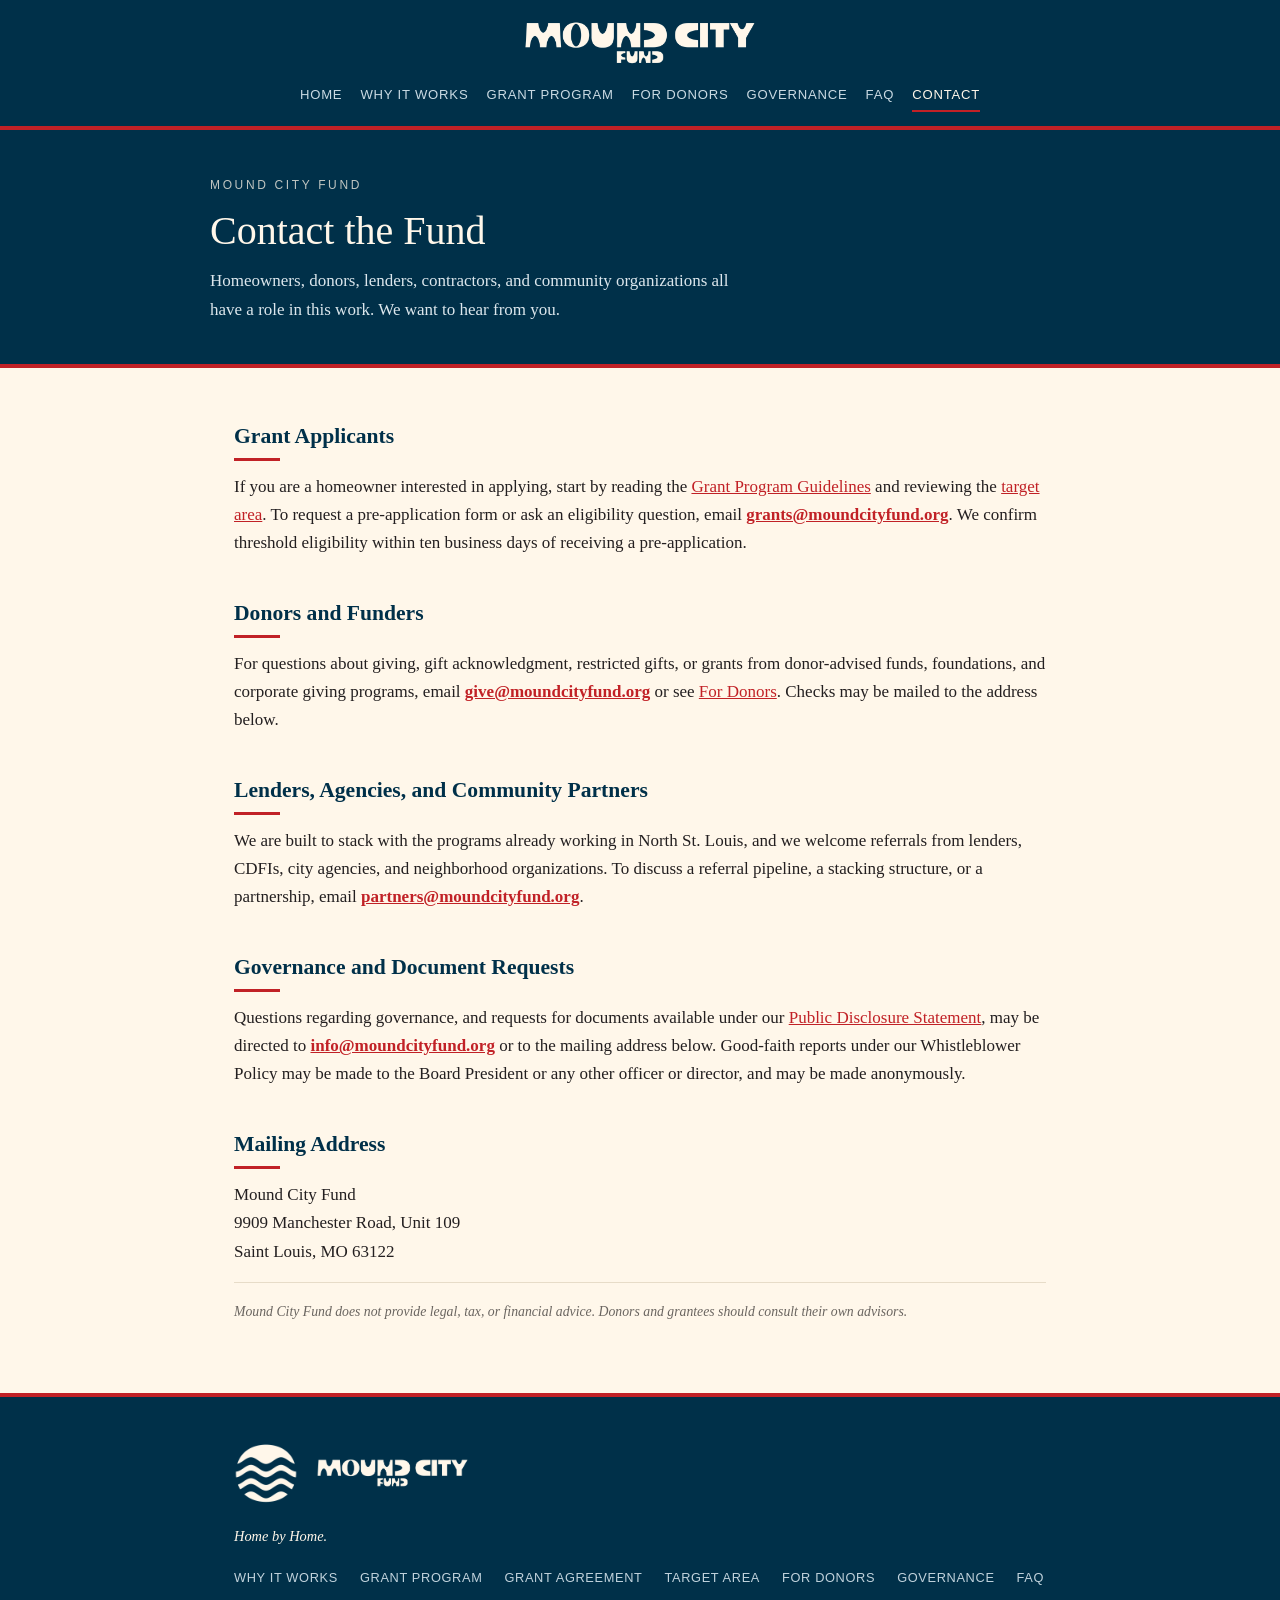
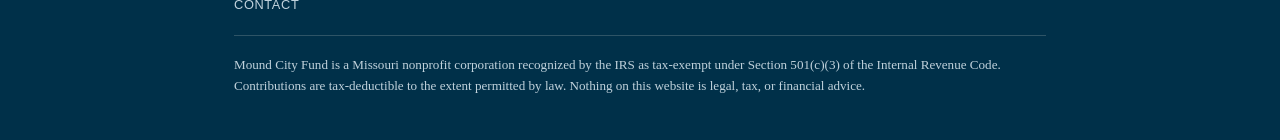
==== commit b276fa30: "Update contact.html" ====
--- a/contact.html
+++ b/contact.html
@@ -73,7 +73,7 @@
       <a href="contact.html">Contact</a>
     </div>
     <div class="foot-legal">
-      Mound City Fund is a Missouri nonprofit corporation. The Fund has applied to the Internal Revenue Service for recognition of exemption under Section 501(c)(3) of the Internal Revenue Code; a determination is pending. Until a determination letter is issued, the deductibility of contributions is not yet confirmed, and donors should consult their own tax advisors. Nothing on this website is legal, tax, or financial advice.
+      Mound City Fund is a Missouri nonprofit corporation recognized by the IRS as tax-exempt under Section 501(c)(3) of the Internal Revenue Code. Contributions are tax-deductible to the extent permitted by law. Nothing on this website is legal, tax, or financial advice.
     </div>
   </div>
 </footer>
